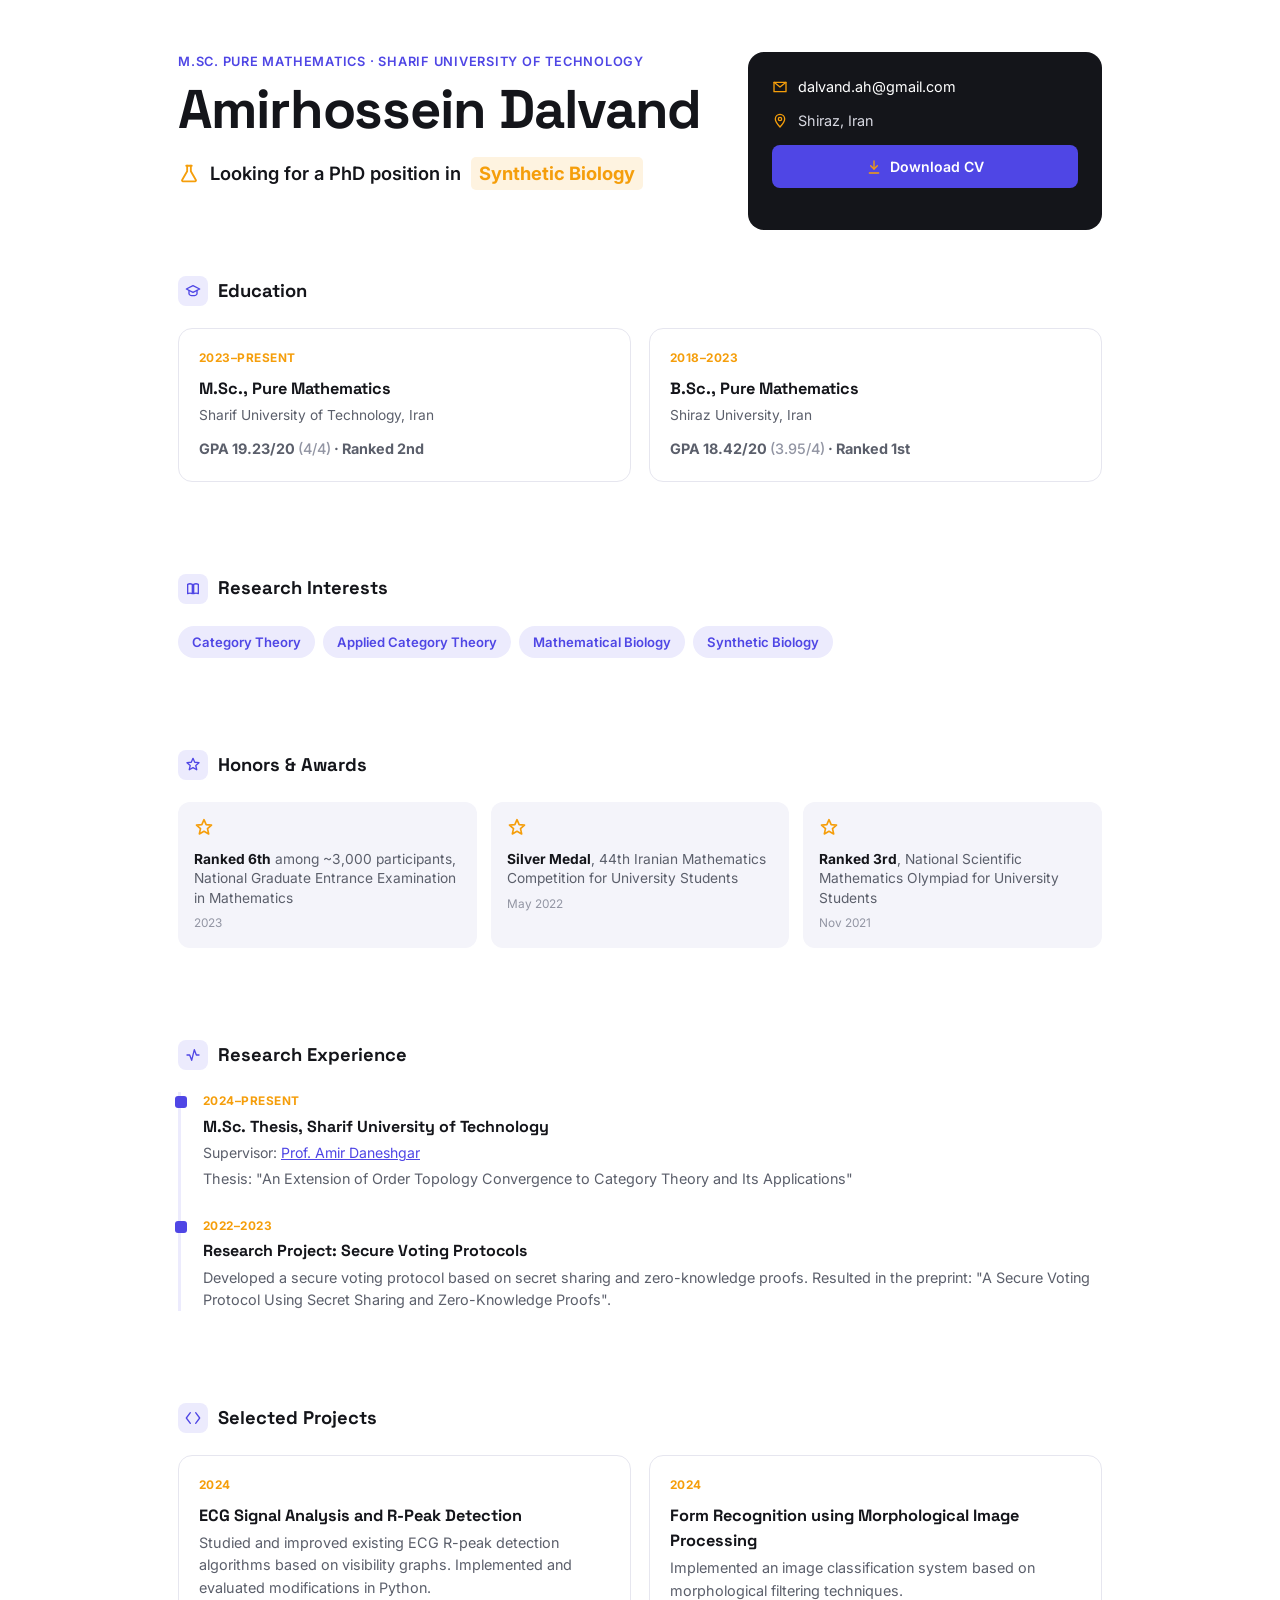
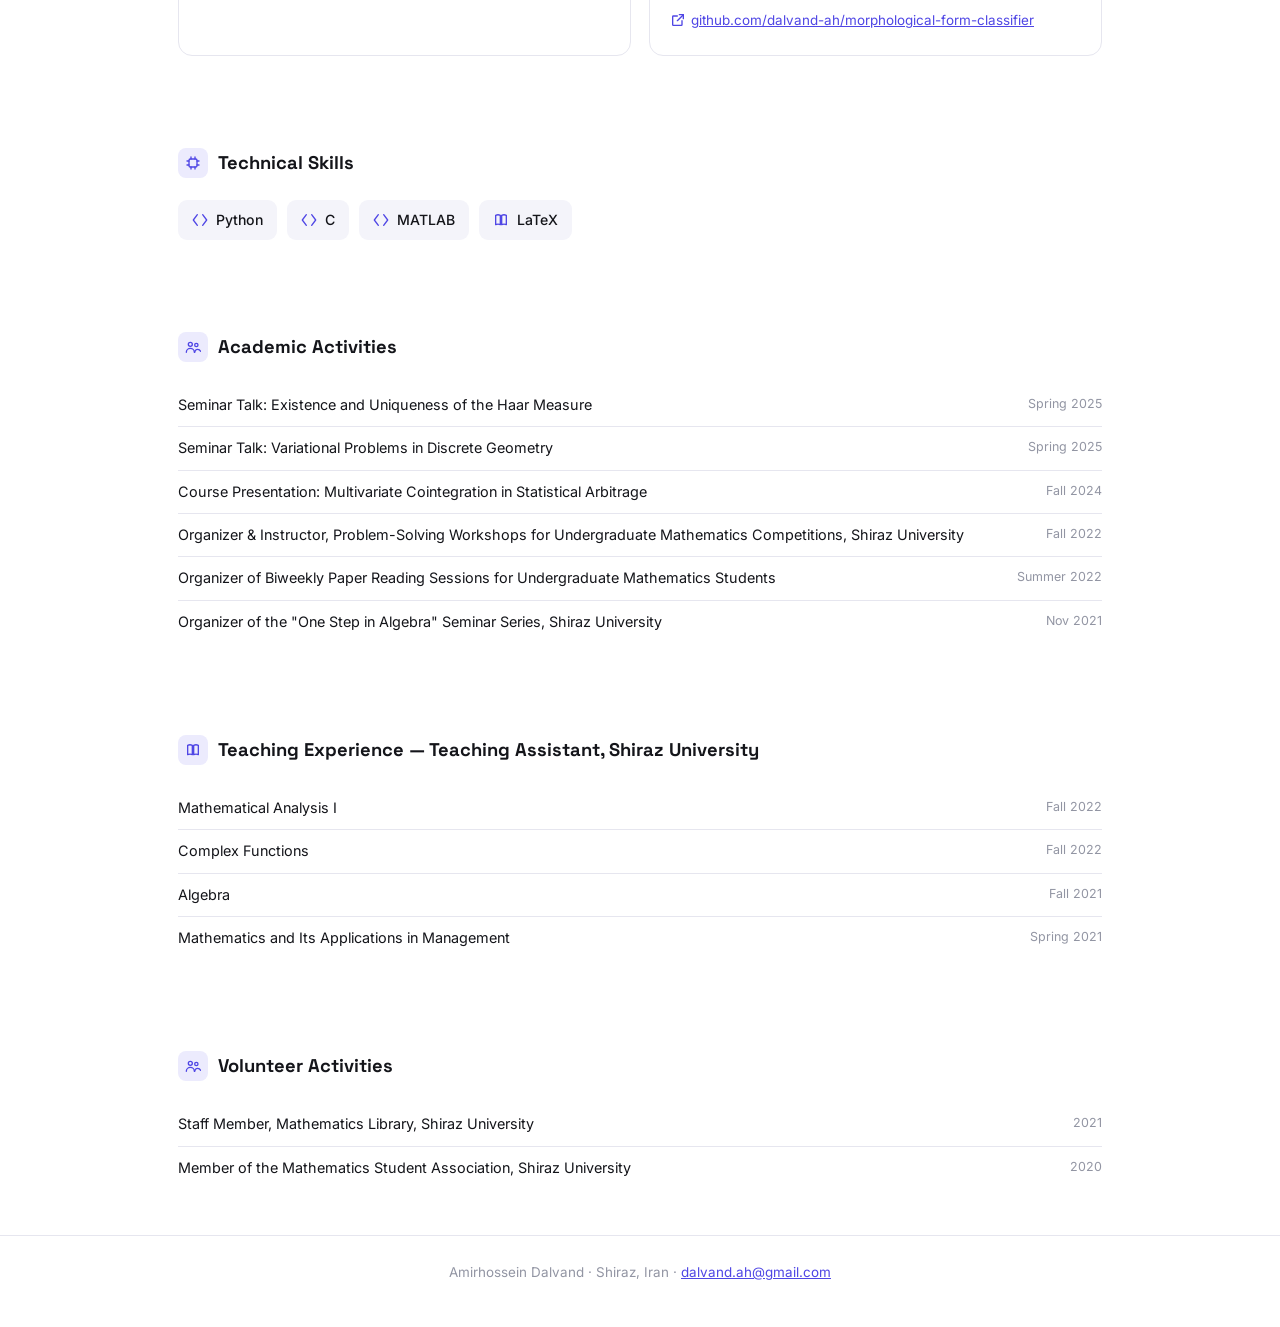
==== index.html @ 2a24ca66 "Initial site" ====
<!DOCTYPE html>
<html lang="en">
<head>
<meta charset="UTF-8">
<meta name="viewport" content="width=device-width, initial-scale=1.0">
<title>Amirhossein Dalvand</title>
<meta name="description" content="Amirhossein Dalvand — M.Sc. Pure Mathematics, Sharif University of Technology. Looking for a PhD position in Synthetic Biology.">
<link rel="stylesheet" href="style.css">
</head>
<body>

<svg style="display:none">
  <symbol id="ic-mail" viewBox="0 0 24 24"><path d="M3 5h18v14H3z"/><path d="M3 5l9 7 9-7"/></symbol>
  <symbol id="ic-pin" viewBox="0 0 24 24"><path d="M12 21s7-7.5 7-12a7 7 0 1 0-14 0c0 4.5 7 12 7 12z"/><circle cx="12" cy="9" r="2.5"/></symbol>
  <symbol id="ic-download" viewBox="0 0 24 24"><path d="M12 3v12"/><path d="M7 10l5 5 5-5"/><path d="M5 21h14"/></symbol>
  <symbol id="ic-flask" viewBox="0 0 24 24"><path d="M9 3h6"/><path d="M10 3v6l-5.5 9.5A1 1 0 0 0 5.4 20h13.2a1 1 0 0 0 .9-1.5L14 9V3"/></symbol>
  <symbol id="ic-cap" viewBox="0 0 24 24"><path d="M2 9l10-5 10 5-10 5-10-5z"/><path d="M6 11v5c0 1.5 3 3 6 3s6-1.5 6-3v-5"/></symbol>
  <symbol id="ic-award" viewBox="0 0 24 24"><path d="M12 2l2.6 5.9 6.4.6-4.8 4.3 1.4 6.3L12 16l-5.6 3.1 1.4-6.3-4.8-4.3 6.4-.6z"/></symbol>
  <symbol id="ic-book" viewBox="0 0 24 24"><path d="M4 5c2-1 5-1 7 0v14c-2-1-5-1-7 0z"/><path d="M20 5c-2-1-5-1-7 0v14c2-1 5-1 7 0z"/></symbol>
  <symbol id="ic-activity" viewBox="0 0 24 24"><path d="M3 12h4l3 8 4-16 3 8h4"/></symbol>
  <symbol id="ic-code" viewBox="0 0 24 24"><path d="M8 4L2 12l6 8"/><path d="M16 4l6 8-6 8"/></symbol>
  <symbol id="ic-cpu" viewBox="0 0 24 24"><rect x="6" y="6" width="12" height="12" rx="2"/><path d="M9 3v3M15 3v3M9 18v3M15 18v3M3 9h3M3 15h3M18 9h3M18 15h3"/></symbol>
  <symbol id="ic-users" viewBox="0 0 24 24"><circle cx="8" cy="8" r="3"/><path d="M2 20c0-3.5 3-6 6-6s6 2.5 6 6"/><circle cx="17" cy="9" r="2.5"/><path d="M14.5 20c.3-2.5 2-4.5 4.5-4.5 2 0 3.7 1.2 4.3 3"/></symbol>
  <symbol id="ic-help" viewBox="0 0 24 24"><circle cx="12" cy="12" r="9"/><path d="M9.3 9.2a2.7 2.7 0 1 1 3.8 2.4c-1 .4-1.6 1.1-1.6 2.3"/><path d="M12 17.2v.1"/></symbol>
  <symbol id="ic-ext" viewBox="0 0 24 24"><path d="M14 4h6v6"/><path d="M20 4l-9 9"/><path d="M18 13v6a1 1 0 0 1-1 1H5a1 1 0 0 1-1-1V7a1 1 0 0 1 1-1h6"/></symbol>
</svg>

<div class="hero">
  <div class="wrap hero-grid">
    <div class="hero-main">
      <div class="eyebrow">M.Sc. Pure Mathematics · Sharif University of Technology</div>
      <h1>Amirhossein Dalvand</h1>
      <p class="ask"><svg class="ic"><use href="#ic-flask"/></svg> Looking for a PhD position in <mark>Synthetic Biology</mark></p>
    </div>
    <div class="hero-card">
      <div class="card-row"><svg class="ic"><use href="#ic-mail"/></svg> <a href="mailto:dalvand.ah@gmail.com">dalvand.ah@gmail.com</a></div>
      <div class="card-row"><svg class="ic"><use href="#ic-pin"/></svg> Shiraz, Iran</div>
      <a class="cv-btn" href="Amirhossein_Dalvand_CV.pdf" target="_blank" rel="noopener"><svg class="ic"><use href="#ic-download"/></svg> Download CV</a>
    </div>
  </div>
</div>

<section id="education">
  <div class="wrap">
    <div class="sec-head"><span class="ic-badge"><svg class="ic"><use href="#ic-cap"/></svg></span><h2>Education</h2></div>
    <div class="grid-2">
      <div class="card">
        <div class="c-date">2023–Present</div>
        <h3>M.Sc., Pure Mathematics</h3>
        <div class="c-sub">Sharif University of Technology, Iran</div>
        <p class="gpa-line">GPA 19.23/20 <span class="soft">(4/4)</span> · Ranked 2nd</p>
      </div>
      <div class="card">
        <div class="c-date">2018–2023</div>
        <h3>B.Sc., Pure Mathematics</h3>
        <div class="c-sub">Shiraz University, Iran</div>
        <p class="gpa-line">GPA 18.42/20 <span class="soft">(3.95/4)</span> · Ranked 1st</p>
      </div>
    </div>
  </div>
</section>

<section id="interests">
  <div class="wrap">
    <div class="sec-head"><span class="ic-badge"><svg class="ic"><use href="#ic-book"/></svg></span><h2>Research Interests</h2></div>
    <div class="tag-line">
      <span class="tag2">Category Theory</span>
      <span class="tag2">Applied Category Theory</span>
      <span class="tag2">Mathematical Biology</span>
      <span class="tag2">Synthetic Biology</span>
    </div>
  </div>
</section>

<section id="honors">
  <div class="wrap">
    <div class="sec-head"><span class="ic-badge"><svg class="ic"><use href="#ic-award"/></svg></span><h2>Honors &amp; Awards</h2></div>
    <div class="grid-3">
      <div class="badge-card">
        <svg class="ic"><use href="#ic-award"/></svg>
        <div class="b-title"><b>Ranked 6th</b> <span class="soft">among ~3,000 participants, National Graduate Entrance Examination in Mathematics</span></div>
        <div class="b-date">2023</div>
      </div>
      <div class="badge-card">
        <svg class="ic"><use href="#ic-award"/></svg>
        <div class="b-title"><b>Silver Medal</b><span class="soft">, 44th Iranian Mathematics Competition for University Students</span></div>
        <div class="b-date">May 2022</div>
      </div>
      <div class="badge-card">
        <svg class="ic"><use href="#ic-award"/></svg>
        <div class="b-title"><b>Ranked 3rd</b><span class="soft">, National Scientific Mathematics Olympiad for University Students</span></div>
        <div class="b-date">Nov 2021</div>
      </div>
    </div>
  </div>
</section>

<section id="research">
  <div class="wrap">
    <div class="sec-head"><span class="ic-badge"><svg class="ic"><use href="#ic-activity"/></svg></span><h2>Research Experience</h2></div>
    <div class="tl">
      <div class="tl-item">
        <div class="tl-date">2024–Present</div>
        <h3>M.Sc. Thesis, Sharif University of Technology</h3>
        <div class="meta">Supervisor: <a href="http://math.sharif.ir/faculties/daneshgar" target="_blank" rel="noopener">Prof. Amir Daneshgar</a></div>
        <p>Thesis: "An Extension of Order Topology Convergence to Category Theory and Its Applications"</p>
      </div>
      <div class="tl-item">
        <div class="tl-date">2022–2023</div>
        <h3>Research Project: Secure Voting Protocols</h3>
        <p>Developed a secure voting protocol based on secret sharing and zero-knowledge proofs. Resulted in the preprint: "A Secure Voting Protocol Using Secret Sharing and Zero-Knowledge Proofs".</p>
      </div>
    </div>
  </div>
</section>

<section id="projects">
  <div class="wrap">
    <div class="sec-head"><span class="ic-badge"><svg class="ic"><use href="#ic-code"/></svg></span><h2>Selected Projects</h2></div>
    <div class="grid-2">
      <div class="card">
        <div class="c-date">2024</div>
        <h3>ECG Signal Analysis and R-Peak Detection</h3>
        <p>Studied and improved existing ECG R-peak detection algorithms based on visibility graphs. Implemented and evaluated modifications in Python.</p>
      </div>
      <div class="card">
        <div class="c-date">2024</div>
        <h3>Form Recognition using Morphological Image Processing</h3>
        <p>Implemented an image classification system based on morphological filtering techniques.</p>
        <a class="gh" href="https://github.com/dalvand-ah/morphological-form-classifier" target="_blank" rel="noopener"><svg class="ic"><use href="#ic-ext"/></svg> github.com/dalvand-ah/morphological-form-classifier</a>
      </div>
    </div>
  </div>
</section>

<section id="skills">
  <div class="wrap">
    <div class="sec-head"><span class="ic-badge"><svg class="ic"><use href="#ic-cpu"/></svg></span><h2>Technical Skills</h2></div>
    <div class="skill-grid">
      <span class="skill-chip"><svg class="ic"><use href="#ic-code"/></svg> Python</span>
      <span class="skill-chip"><svg class="ic"><use href="#ic-code"/></svg> C</span>
      <span class="skill-chip"><svg class="ic"><use href="#ic-code"/></svg> MATLAB</span>
      <span class="skill-chip"><svg class="ic"><use href="#ic-book"/></svg> LaTeX</span>
    </div>
  </div>
</section>

<section id="academic">
  <div class="wrap">
    <div class="sec-head"><span class="ic-badge"><svg class="ic"><use href="#ic-users"/></svg></span><h2>Academic Activities</h2></div>
    <ul class="compact">
      <li><span>Seminar Talk: Existence and Uniqueness of the Haar Measure</span><span class="d">Spring 2025</span></li>
      <li><span>Seminar Talk: Variational Problems in Discrete Geometry</span><span class="d">Spring 2025</span></li>
      <li><span>Course Presentation: Multivariate Cointegration in Statistical Arbitrage</span><span class="d">Fall 2024</span></li>
      <li><span>Organizer &amp; Instructor, Problem-Solving Workshops for Undergraduate Mathematics Competitions, Shiraz University</span><span class="d">Fall 2022</span></li>
      <li><span>Organizer of Biweekly Paper Reading Sessions for Undergraduate Mathematics Students</span><span class="d">Summer 2022</span></li>
      <li><span>Organizer of the "One Step in Algebra" Seminar Series, Shiraz University</span><span class="d">Nov 2021</span></li>
    </ul>
  </div>
</section>

<section id="teaching">
  <div class="wrap">
    <div class="sec-head"><span class="ic-badge"><svg class="ic"><use href="#ic-book"/></svg></span><h2>Teaching Experience — Teaching Assistant, Shiraz University</h2></div>
    <ul class="compact">
      <li><span>Mathematical Analysis I</span><span class="d">Fall 2022</span></li>
      <li><span>Complex Functions</span><span class="d">Fall 2022</span></li>
      <li><span>Algebra</span><span class="d">Fall 2021</span></li>
      <li><span>Mathematics and Its Applications in Management</span><span class="d">Spring 2021</span></li>
    </ul>
  </div>
</section>

<section id="volunteer">
  <div class="wrap">
    <div class="sec-head"><span class="ic-badge"><svg class="ic"><use href="#ic-users"/></svg></span><h2>Volunteer Activities</h2></div>
    <ul class="compact">
      <li><span>Staff Member, Mathematics Library, Shiraz University</span><span class="d">2021</span></li>
      <li><span>Member of the Mathematics Student Association, Shiraz University</span><span class="d">2020</span></li>
    </ul>
  </div>
</section>

<!-- FAQ section temporarily disabled pending careful review — see conversation notes
<section id="faq">
  <div class="wrap">
    <div class="sec-head"><span class="ic-badge"><svg class="ic"><use href="#ic-help"/></svg></span><h2>A Few Things I'd Want You to Know</h2></div>
    <div class="faq-grid">
      <div class="faq-card">
        <div class="q"><svg class="ic"><use href="#ic-help"/></svg> Why Synthetic Biology?</div>
        <div class="a">It checks three boxes that matter to me at once: it's application-driven, it feels meaningful because it can directly improve people's lives, and it opens a career path outside academia. Most importantly, it's a field where I can actually watch a mathematical model turn into something real on the lab bench.</div>
      </div>
      <div class="faq-card">
        <div class="q"><svg class="ic"><use href="#ic-help"/></svg> How does Category Theory relate to Synthetic Biology?</div>
        <div class="a">Directly, it doesn't. But there's a conceptual resonance I find compelling: Category Theory cares less about objects themselves than about the relationships between them and how they compose. In the same way, a complex biological system can be studied through the relationships between its parts, from a control-theory perspective — a lens I find genuinely interesting. Still, I see moving into this new field as a real challenge rather than a continuation of my past work, and it's a challenge I've chosen deliberately.</div>
      </div>
      <div class="faq-card">
        <div class="q"><svg class="ic"><use href="#ic-help"/></svg> You have no wet-lab or biology background — how do you plan to bridge that gap?</div>
        <div class="a">I don't have formal wet-lab training, and I'm not pretending otherwise. What I bring is a strong quantitative background — mathematical modeling and hands-on programming, including work with real biological signal data in my ECG project. I plan to close the gap through foundational coursework and by treating the early part of a PhD as exactly where that bridge gets built: much of synthetic biology's computational and design side is contributed to by people who came from math, physics, or engineering rather than biology. The wet-lab side is something I'm genuinely eager to learn hands-on, not a barrier I'm hoping to avoid.</div>
      </div>
      <div class="faq-card">
        <div class="q"><svg class="ic"><use href="#ic-help"/></svg> What specific area within Synthetic Biology interests you most?</div>
        <div class="a">Honestly, it's a huge field, and I don't want to force a premature answer. I'm still in the process of exploring its sub-areas to find where my mathematical background can contribute the most.</div>
      </div>
    </div>
  </div>
</section>
-->

<footer>Amirhossein Dalvand · Shiraz, Iran · <a href="mailto:dalvand.ah@gmail.com">dalvand.ah@gmail.com</a></footer>

</body>
</html>
---- style.css ----
@import url('https://fonts.googleapis.com/css2?family=Space+Grotesk:wght@500;600;700&family=Inter:wght@400;500;600;700&display=swap');

:root {
  --ink: #14151a;
  --ink-soft: #5b5f6b;
  --ink-faint: #9295a3;
  --bg: #ffffff;
  --surface: #f4f4fa;
  --line: #e6e6ef;
  --accent: #4f46e5;
  --accent-soft: #ecebfd;
  --accent2: #f59e0b;
  --accent2-soft: #fef3e0;
  --max-w: 980px;
}

* { box-sizing: border-box; }

body {
  margin: 0;
  background: var(--bg);
  color: var(--ink);
  font-family: 'Inter', -apple-system, BlinkMacSystemFont, "Segoe UI", sans-serif;
  line-height: 1.55;
  font-size: 15.5px;
}

h1, h2, h3, .disp { font-family: 'Space Grotesk', 'Inter', sans-serif; }

svg.ic { width: 16px; height: 16px; stroke: currentColor; fill: none; stroke-width: 2; stroke-linecap: round; stroke-linejoin: round; flex-shrink: 0; vertical-align: -3px; }

a { color: var(--accent); }

.wrap { max-width: var(--max-w); margin: 0 auto; padding: 0 28px; }

/* ---------- Hero ---------- */

.hero { padding: 52px 0 0; }

.hero-grid {
  display: grid;
  grid-template-columns: 1.5fr 1fr;
  gap: 40px;
  align-items: start;
}

.eyebrow {
  font-size: 0.8rem;
  font-weight: 600;
  color: var(--accent);
  text-transform: uppercase;
  letter-spacing: 0.06em;
  margin-bottom: 10px;
}

.hero-main h1 {
  font-size: clamp(2.4rem, 5vw, 3.4rem);
  font-weight: 700;
  line-height: 1.02;
  margin: 0 0 20px;
  letter-spacing: -0.02em;
}

.ask {
  font-size: 1.15rem;
  font-weight: 600;
  display: flex;
  align-items: center;
  gap: 10px;
  margin: 0;
}

.ask mark {
  background: var(--accent2-soft);
  color: var(--accent2);
  padding: 2px 8px;
  border-radius: 5px;
  font-weight: 700;
}

.ask svg.ic { width: 22px; height: 22px; color: var(--accent2); }

.hero-card {
  background: var(--ink);
  color: #fff;
  border-radius: 16px;
  padding: 24px;
}

.hero-card .card-row {
  display: flex;
  align-items: center;
  gap: 10px;
  font-size: 0.9rem;
  margin-bottom: 12px;
  color: #d8d9e2;
}

.hero-card .card-row a { color: #fff; text-decoration: none; }
.hero-card svg.ic { color: var(--accent2); }

.cv-btn {
  display: flex;
  align-items: center;
  justify-content: center;
  gap: 8px;
  background: var(--accent);
  color: #fff !important;
  text-decoration: none;
  padding: 11px 0;
  border-radius: 8px;
  font-weight: 600;
  font-size: 0.88rem;
  margin: 6px 0 18px;
}

.hero-card .tag-row {
  display: flex;
  flex-wrap: wrap;
  gap: 6px;
}

.hero-card .tag {
  font-size: 0.72rem;
  background: rgba(255,255,255,0.1);
  color: #d8d9e2;
  padding: 4px 10px;
  border-radius: 100px;
}

@media (max-width: 760px) {
  .hero-grid { grid-template-columns: 1fr; }
}

/* ---------- Section shell ---------- */

section { padding: 46px 0; }

.sec-head {
  display: flex;
  align-items: center;
  gap: 10px;
  margin-bottom: 22px;
}

.sec-head .ic-badge {
  width: 30px; height: 30px;
  border-radius: 8px;
  background: var(--accent-soft);
  color: var(--accent);
  display: flex;
  align-items: center;
  justify-content: center;
  flex-shrink: 0;
}

.sec-head h2 { font-size: 1.15rem; font-weight: 700; margin: 0; }

/* ---------- Grid cards (education / projects) ---------- */

.grid-2 { display: grid; grid-template-columns: 1fr 1fr; gap: 18px; }

@media (max-width: 700px) { .grid-2 { grid-template-columns: 1fr; } }

.card {
  border: 1px solid var(--line);
  border-radius: 14px;
  padding: 20px;
}

.card .c-date { color: var(--accent2); font-size: 0.74rem; font-weight: 700; text-transform: uppercase; letter-spacing: 0.04em; margin-bottom: 8px; }
.card h3 { font-size: 1.02rem; margin: 0 0 4px; }
.card .c-sub { color: var(--ink-soft); font-size: 0.86rem; margin-bottom: 12px; }

.gpa-line {
  margin: 0;
  font-weight: 700;
  color: var(--accent);
  font-size: 0.95rem;
}

.gpa-line .soft { font-weight: 500; color: var(--ink-faint); }

.stat-pair { display: flex; gap: 24px; }
.stat-pair .num { font-size: 1.4rem; font-weight: 700; color: var(--accent); font-family: 'Space Grotesk', sans-serif; }
.stat-pair .lbl { font-size: 0.72rem; color: var(--ink-faint); }

.card p { margin: 0; color: var(--ink-soft); font-size: 0.9rem; }
.card a.gh { font-size: 0.84rem; display: inline-flex; align-items: center; gap: 5px; margin-top: 8px; }

/* ---------- Honors grid (badges) ---------- */

.grid-3 { display: grid; grid-template-columns: repeat(3, 1fr); gap: 14px; }
@media (max-width: 760px) { .grid-3 { grid-template-columns: 1fr; } }

.badge-card {
  background: var(--surface);
  border-radius: 12px;
  padding: 16px;
}

.badge-card svg.ic { color: var(--accent2); width: 20px; height: 20px; margin-bottom: 8px; }
.badge-card .b-title { font-size: 0.86rem; font-weight: 400; color: var(--ink-soft); margin-bottom: 6px; line-height: 1.4; }
.badge-card .b-title b { font-weight: 700; color: var(--ink); }
.badge-card .b-title .soft { color: var(--ink-soft); }
.badge-card .b-date { font-size: 0.74rem; color: var(--ink-faint); }

/* ---------- Interests row ---------- */

.tag-line { display: flex; flex-wrap: wrap; gap: 8px; }
.tag-line .tag2 {
  font-size: 0.82rem;
  font-weight: 600;
  color: var(--accent);
  background: var(--accent-soft);
  padding: 6px 14px;
  border-radius: 100px;
}

/* ---------- Timeline (research experience) ---------- */

.tl { border-left: 3px solid var(--accent-soft); padding-left: 22px; }
.tl-item { position: relative; margin-bottom: 26px; }
.tl-item:last-child { margin-bottom: 0; }
.tl-item:before {
  content: "";
  position: absolute;
  left: -28px; top: 4px;
  width: 12px; height: 12px;
  border-radius: 3px;
  background: var(--accent);
}
.tl-date { font-size: 0.74rem; font-weight: 700; color: var(--accent2); text-transform: uppercase; letter-spacing: 0.04em; margin-bottom: 4px; }
.tl-item h3 { font-size: 1rem; margin: 0 0 3px; }
.tl-item .meta { color: var(--ink-soft); font-size: 0.88rem; margin-bottom: 4px; }
.tl-item p { margin: 0; color: var(--ink-soft); font-size: 0.9rem; }

/* ---------- Skills ---------- */

.skill-grid { display: flex; flex-wrap: wrap; gap: 10px; }
.skill-chip {
  display: flex; align-items: center; gap: 8px;
  background: var(--surface);
  padding: 9px 14px;
  border-radius: 9px;
  font-size: 0.88rem;
  font-weight: 500;
}
.skill-chip svg.ic { color: var(--accent); }

/* ---------- Simple compact lists (academic / teaching / volunteer) ---------- */

ul.compact { list-style: none; margin: 0; padding: 0; }
ul.compact li {
  display: flex;
  justify-content: space-between;
  gap: 14px;
  padding: 10px 0;
  border-bottom: 1px solid var(--line);
  font-size: 0.9rem;
}
ul.compact li:last-child { border-bottom: none; }
ul.compact .d { color: var(--ink-faint); font-size: 0.78rem; white-space: nowrap; }

/* ---------- FAQ (static, no accordion) ---------- */

.faq-grid { display: grid; grid-template-columns: 1fr 1fr; gap: 16px; }
@media (max-width: 760px) { .faq-grid { grid-template-columns: 1fr; } }

.faq-card {
  background: var(--surface);
  border-radius: 14px;
  padding: 20px;
}

.faq-card .q {
  display: flex;
  align-items: flex-start;
  gap: 8px;
  font-weight: 700;
  font-size: 0.94rem;
  margin-bottom: 8px;
}

.faq-card .q svg.ic { color: var(--accent); margin-top: 2px; }
.faq-card .a { color: var(--ink-soft); font-size: 0.87rem; }

/* ---------- Footer ---------- */

footer {
  border-top: 1px solid var(--line);
  padding: 26px 0 44px;
  color: var(--ink-faint);
  font-size: 0.84rem;
  text-align: center;
}
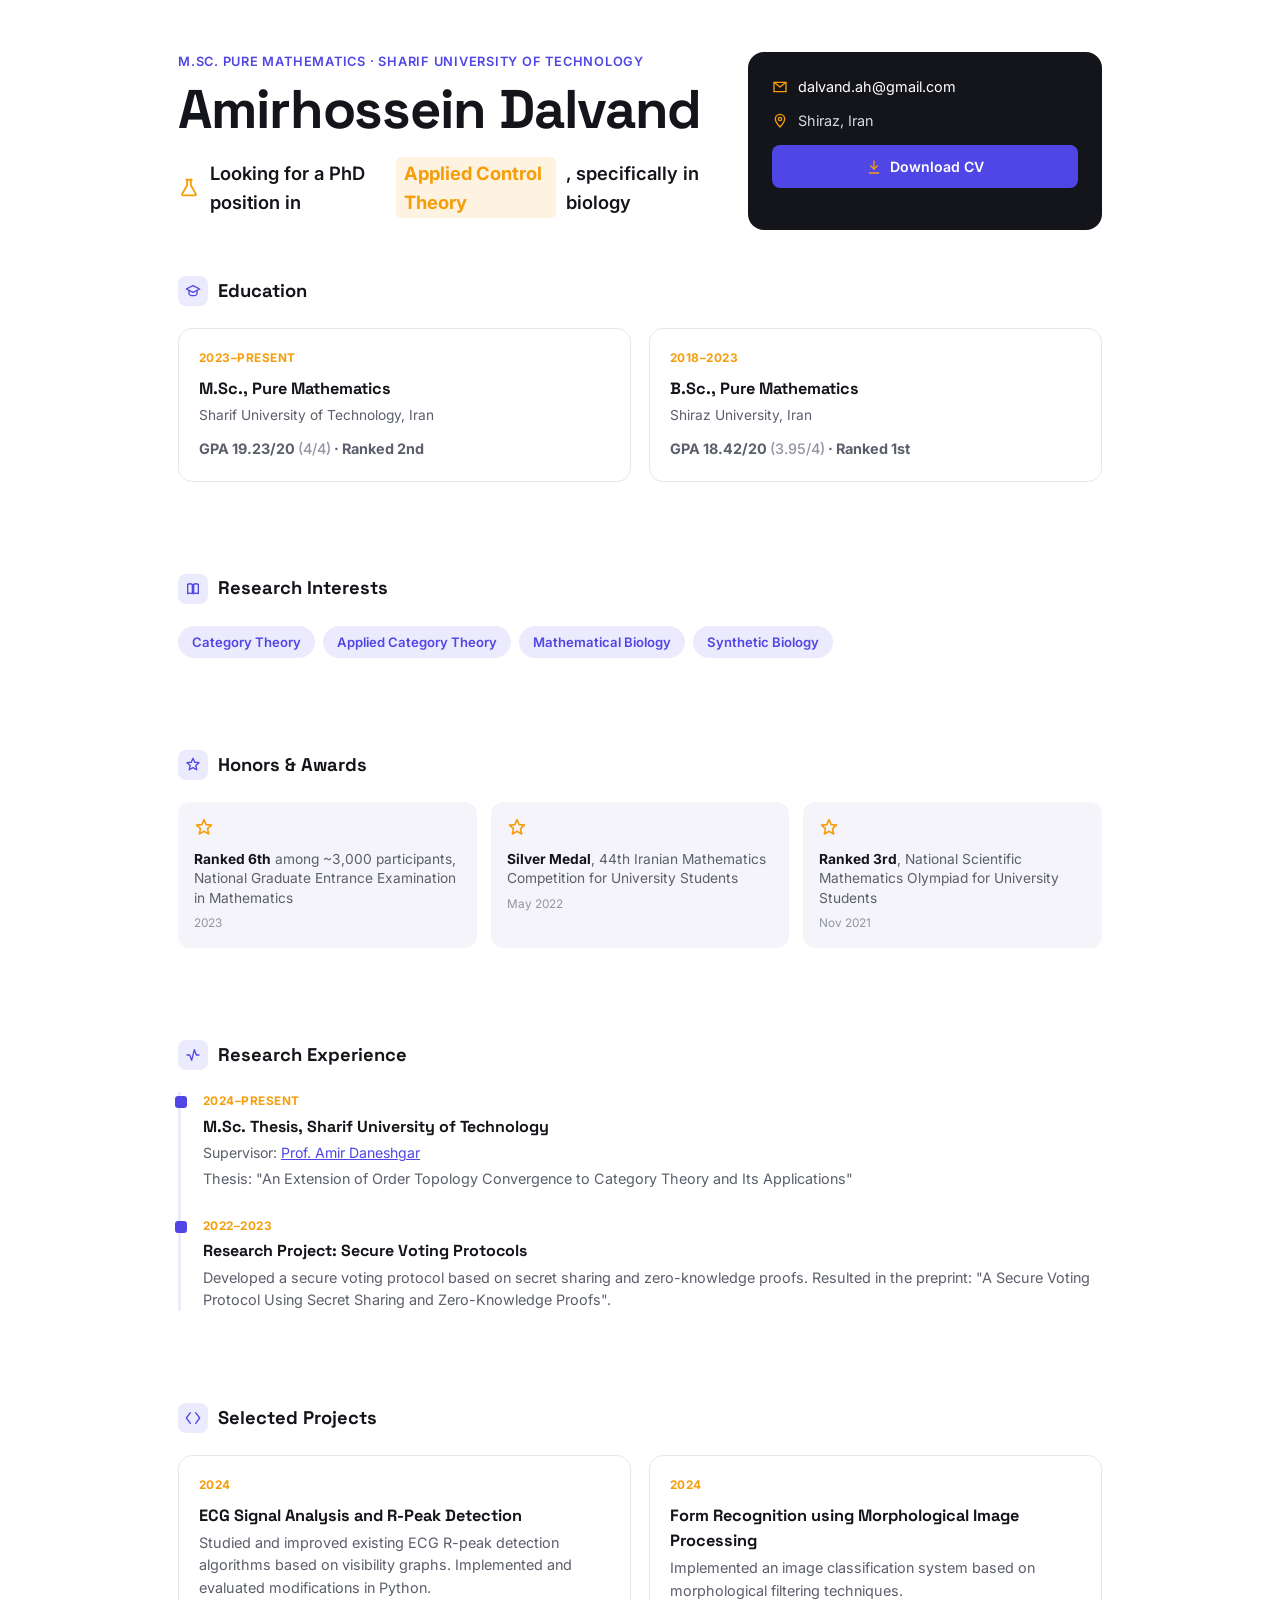
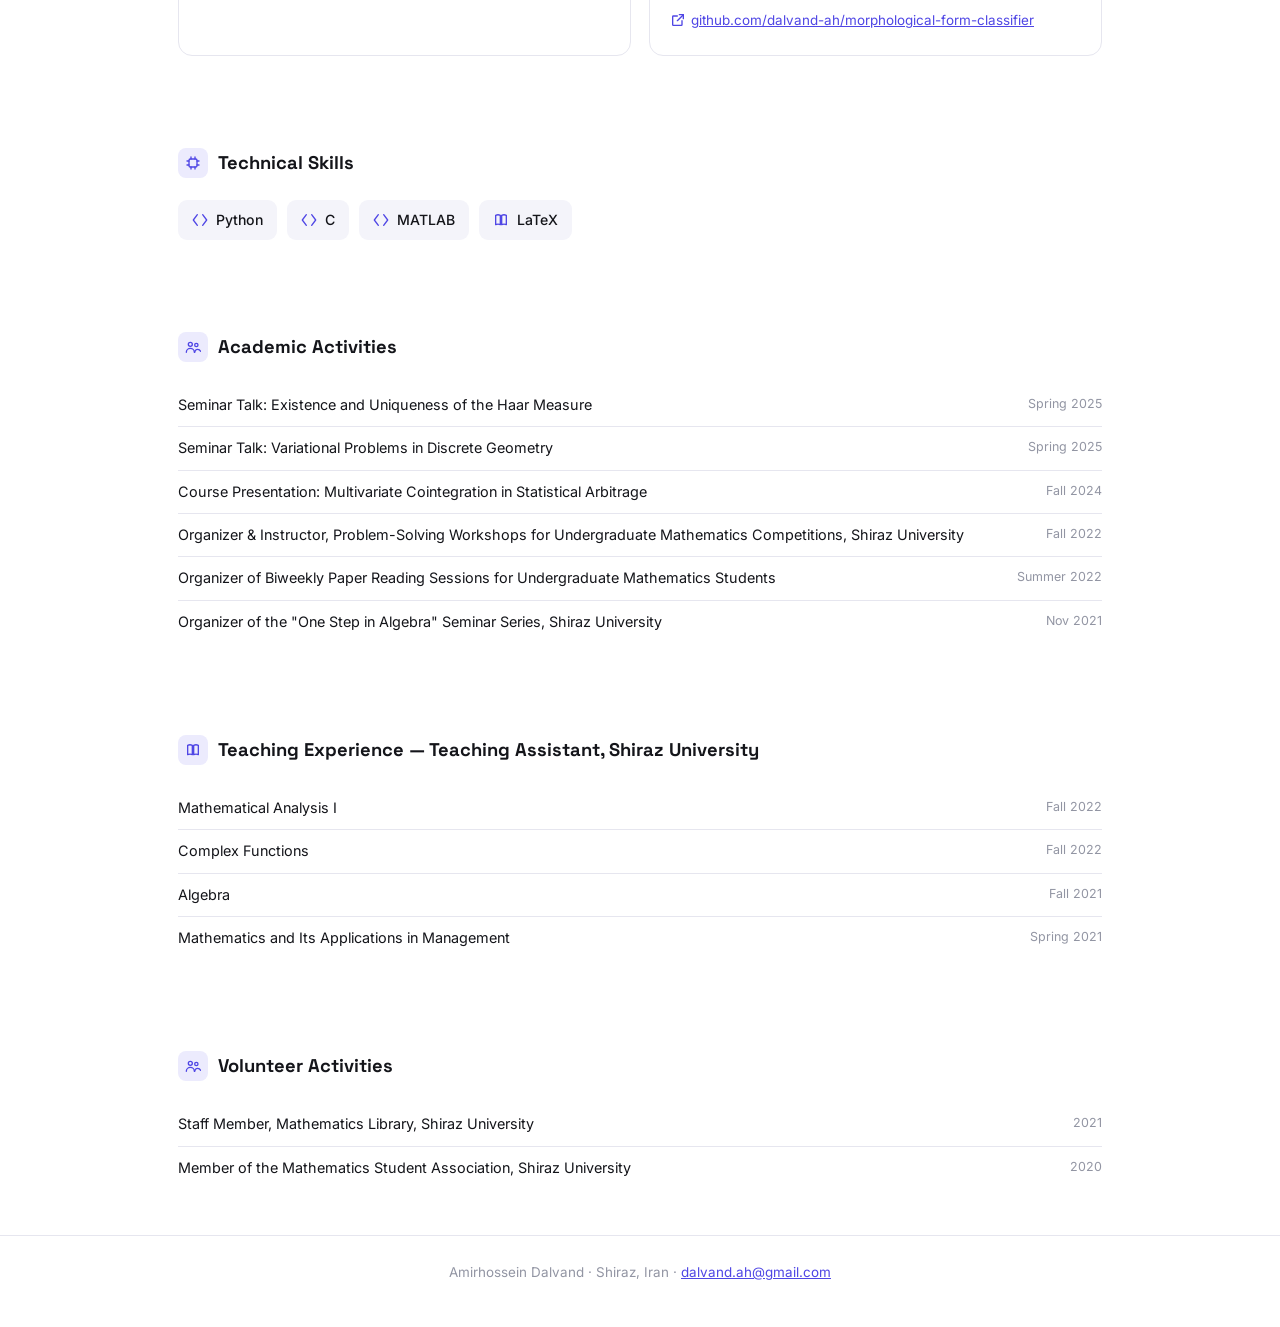
==== commit 1f51cf3c: "Update PhD focus statement to applied control theory in biology Co-Authored-By: Claude Sonnet 5.5 <n" ====
--- a/index.html
+++ b/index.html
@@ -4,7 +4,7 @@
 <meta charset="UTF-8">
 <meta name="viewport" content="width=device-width, initial-scale=1.0">
 <title>Amirhossein Dalvand</title>
-<meta name="description" content="Amirhossein Dalvand — M.Sc. Pure Mathematics, Sharif University of Technology. Looking for a PhD position in Synthetic Biology.">
+<meta name="description" content="Amirhossein Dalvand — M.Sc. Pure Mathematics, Sharif University of Technology. Looking for a PhD position in Applied Control Theory, specifically in biology.">
 <link rel="stylesheet" href="style.css">
 </head>
 <body>
@@ -30,7 +30,7 @@
     <div class="hero-main">
       <div class="eyebrow">M.Sc. Pure Mathematics · Sharif University of Technology</div>
       <h1>Amirhossein Dalvand</h1>
-      <p class="ask"><svg class="ic"><use href="#ic-flask"/></svg> Looking for a PhD position in <mark>Synthetic Biology</mark></p>
+      <p class="ask"><svg class="ic"><use href="#ic-flask"/></svg> Looking for a PhD position in <mark>Applied Control Theory</mark>, specifically in biology</p>
     </div>
     <div class="hero-card">
       <div class="card-row"><svg class="ic"><use href="#ic-mail"/></svg> <a href="mailto:dalvand.ah@gmail.com">dalvand.ah@gmail.com</a></div>
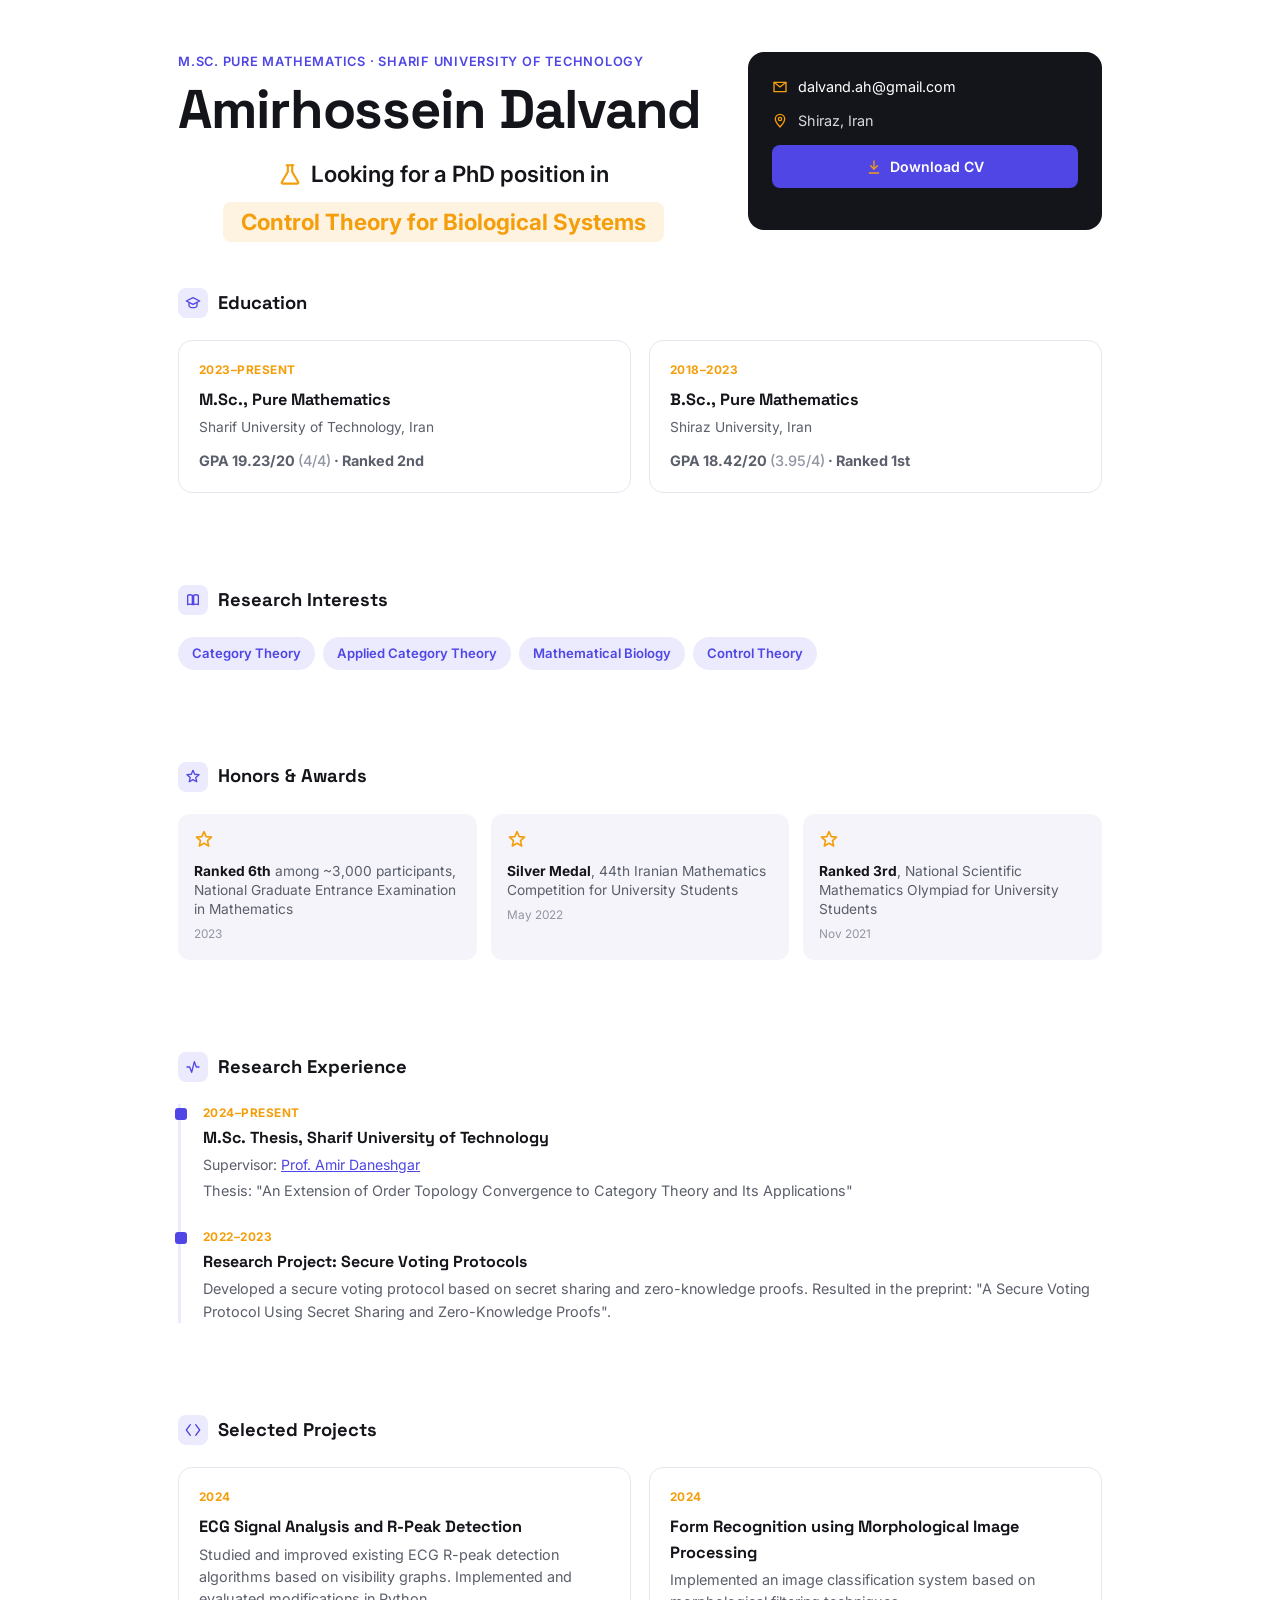
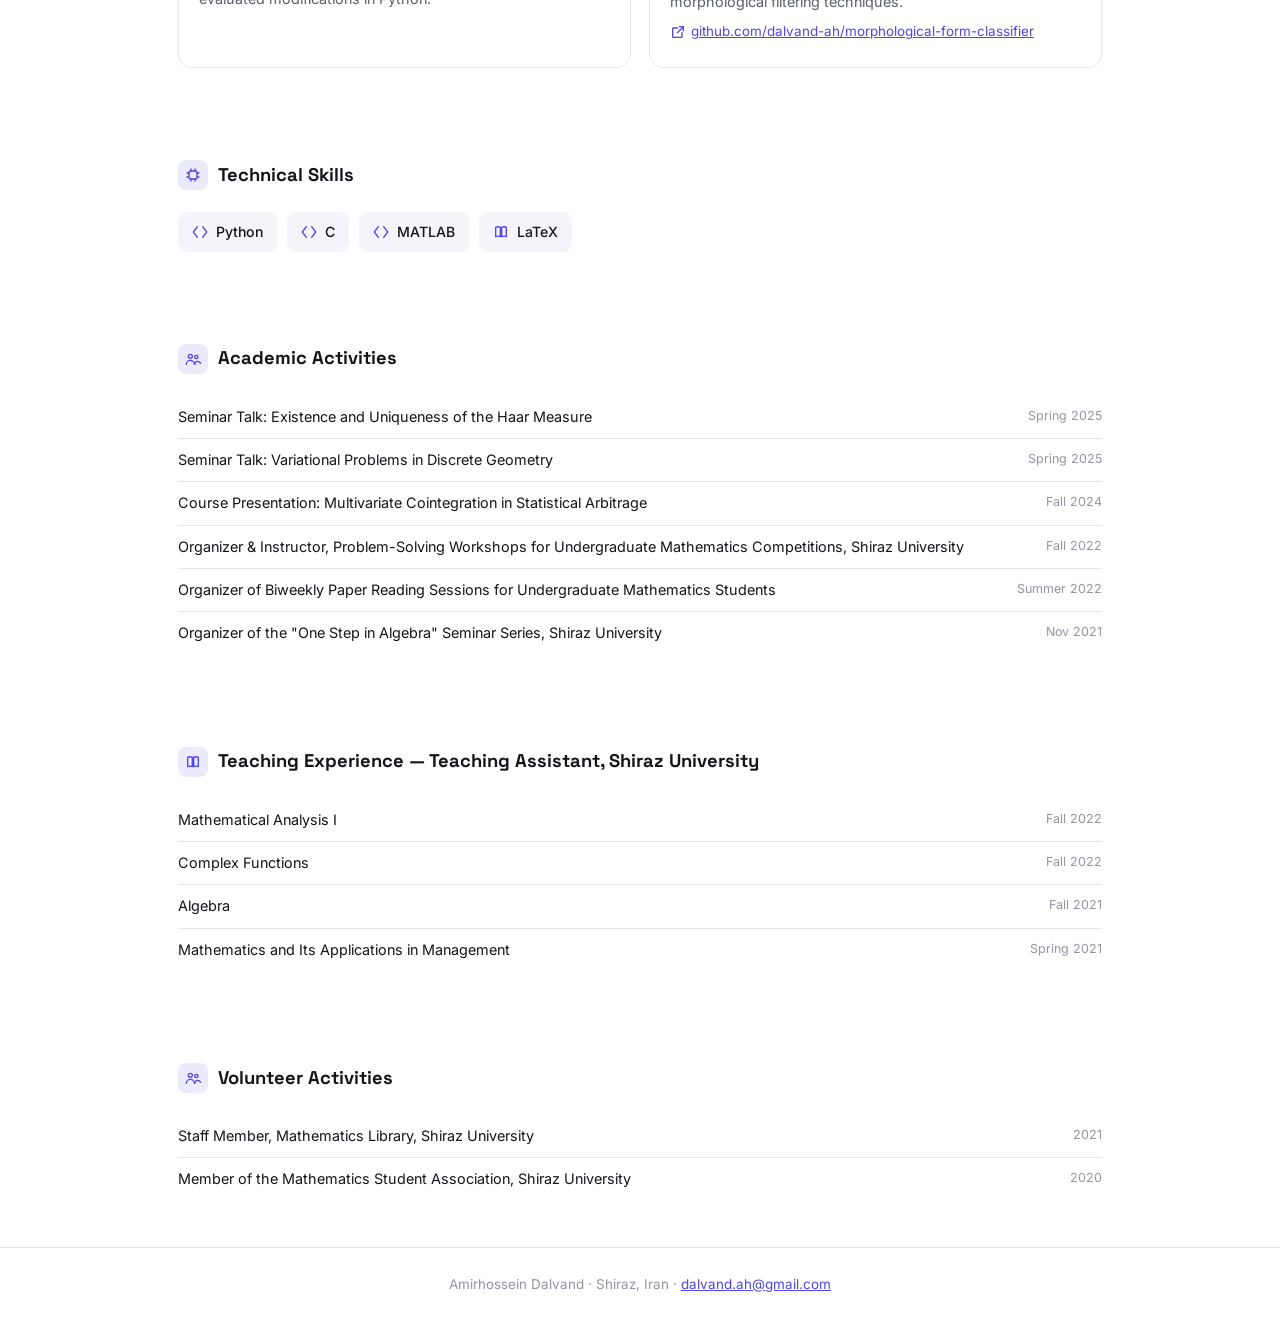
==== commit e421f32a: "Rework hero headline to control theory for biological systems Replace the Synthetic Biology focus wi" ====
--- a/index.html
+++ b/index.html
@@ -4,8 +4,8 @@
 <meta charset="UTF-8">
 <meta name="viewport" content="width=device-width, initial-scale=1.0">
 <title>Amirhossein Dalvand</title>
-<meta name="description" content="Amirhossein Dalvand — M.Sc. Pure Mathematics, Sharif University of Technology. Looking for a PhD position in Applied Control Theory, specifically in biology.">
-<link rel="stylesheet" href="style.css">
+<meta name="description" content="Amirhossein Dalvand — M.Sc. Pure Mathematics, Sharif University of Technology. Looking for a PhD position in Control Theory for Biological Systems.">
+<link rel="stylesheet" href="style.css?v=4">
 </head>
 <body>
 
@@ -30,7 +30,7 @@
     <div class="hero-main">
       <div class="eyebrow">M.Sc. Pure Mathematics · Sharif University of Technology</div>
       <h1>Amirhossein Dalvand</h1>
-      <p class="ask"><svg class="ic"><use href="#ic-flask"/></svg> Looking for a PhD position in <mark>Applied Control Theory</mark>, specifically in biology</p>
+      <p class="ask"><span class="ask-pre"><svg class="ic"><use href="#ic-flask"/></svg> Looking for a PhD position in</span><mark>Control Theory for Biological Systems</mark></p>
     </div>
     <div class="hero-card">
       <div class="card-row"><svg class="ic"><use href="#ic-mail"/></svg> <a href="mailto:dalvand.ah@gmail.com">dalvand.ah@gmail.com</a></div>
@@ -67,7 +67,7 @@
       <span class="tag2">Category Theory</span>
       <span class="tag2">Applied Category Theory</span>
       <span class="tag2">Mathematical Biology</span>
-      <span class="tag2">Synthetic Biology</span>
+      <span class="tag2">Control Theory</span>
     </div>
   </div>
 </section>
--- a/style.css
+++ b/style.css
@@ -62,23 +62,32 @@
 }
 
 .ask {
-  font-size: 1.15rem;
+  margin: 0;
+  text-align: center;
+}
+
+.ask-pre {
+  display: flex;
+  align-items: center;
+  justify-content: center;
+  gap: 8px;
+  font-size: clamp(1.05rem, 3.4vw, 1.4rem);
   font-weight: 600;
-  display: flex;
-  align-items: center;
-  gap: 10px;
-  margin: 0;
+  margin-bottom: 10px;
 }
 
 .ask mark {
+  display: inline-block;
   background: var(--accent2-soft);
   color: var(--accent2);
-  padding: 2px 8px;
-  border-radius: 5px;
+  padding: 6px 18px;
+  border-radius: 8px;
+  font-size: clamp(1.05rem, 3.4vw, 1.4rem);
   font-weight: 700;
-}
-
-.ask svg.ic { width: 22px; height: 22px; color: var(--accent2); }
+  line-height: 1.25;
+}
+
+.ask svg.ic { width: 26px; height: 26px; color: var(--accent2); }
 
 .hero-card {
   background: var(--ink);
